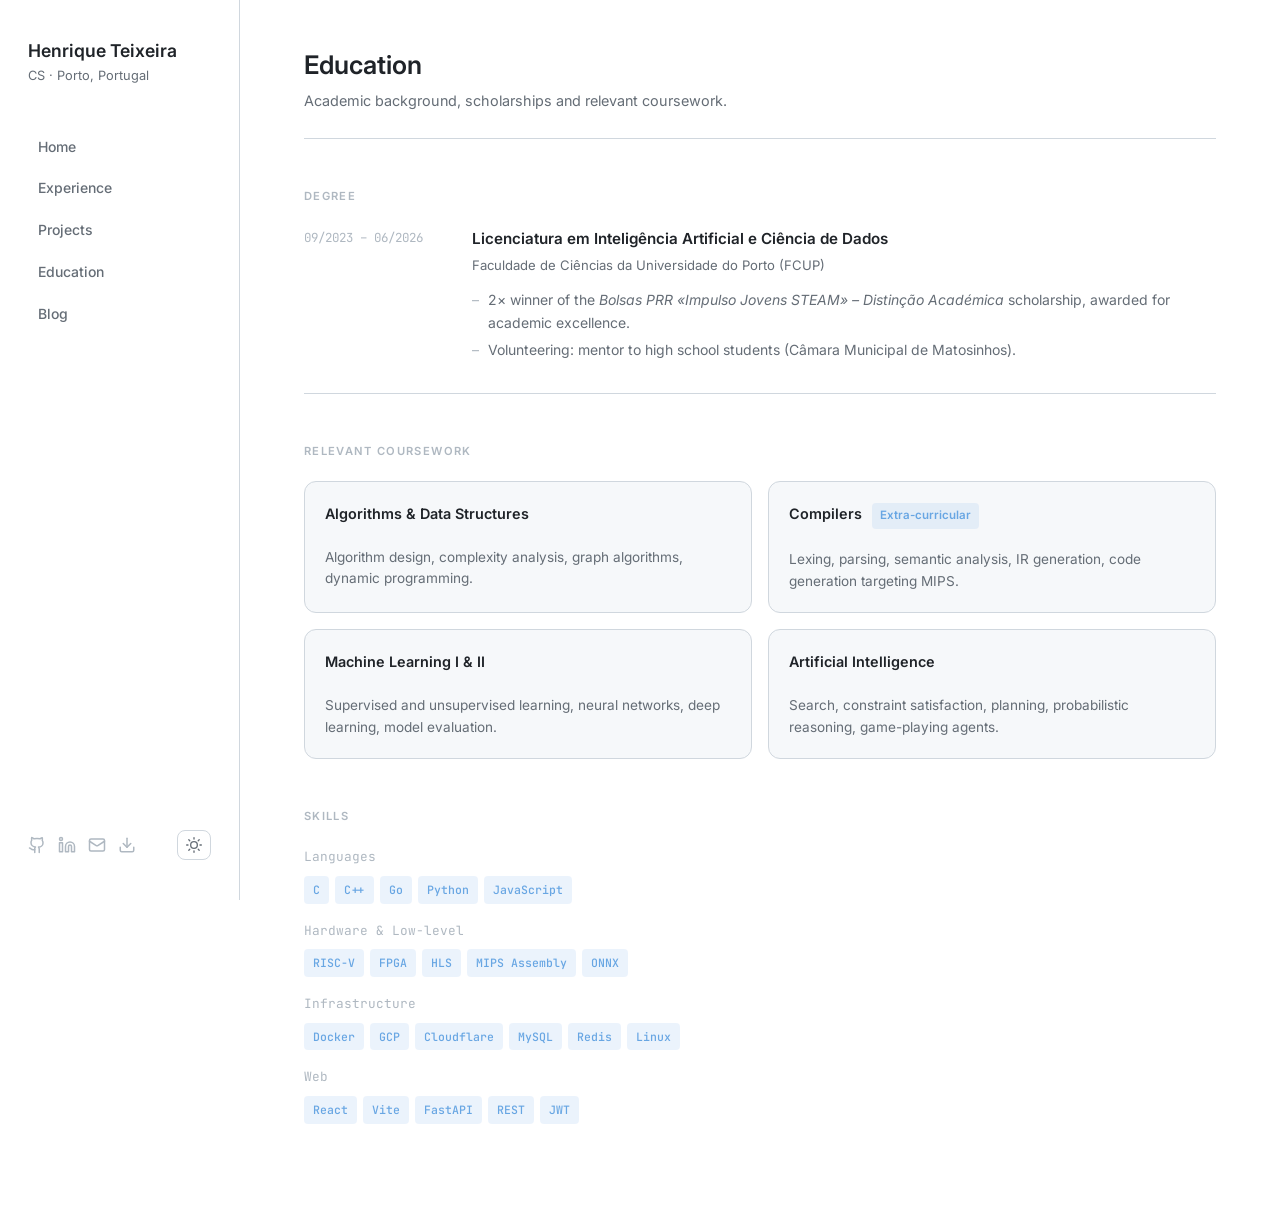
==== education/index.html @ c14e4118 "v1.0.0 - first commit" ====
<!DOCTYPE html>
<html lang="en" data-theme="dark">
<head>
  <meta charset="UTF-8" />
  <meta name="viewport" content="width=device-width, initial-scale=1.0" />

  <title>Education · Henrique Teixeira</title>

  <link 
    rel="icon"
    href="
      data:image/svg+xml,
      <svg xmlns='http://www.w3.org/2000/svg'
        viewBox='0 0 100 100'><text x='0%' y='80%' font-size='70' font-weight='600'
        font-family='sans-serif' fill='%2393bfeb'>HT</text></svg>
      "
  >
  <link rel="preconnect" href="https://fonts.googleapis.com" />
  <link rel="preconnect" href="https://fonts.gstatic.com" crossorigin />
  <link 
    href="https://fonts.googleapis.com/css2?family=Inter:wght@400;500;600&family=JetBrains+Mono:wght@400;500&display=swap"
    rel="stylesheet"
  />
  <link rel="stylesheet" href="../css/base.css" />
  <link rel="stylesheet" href="../css/layout.css" />
  <link rel="stylesheet" href="../css/components.css" />
  <link rel="stylesheet" href="../css/animations.css" />

  <script src="../js/main.js" defer></script>
  <script src="../js/sidebar-component.js" defer></script>
</head>
<body>
  <div class="layout">

    <app-sidebar></app-sidebar>

    <button class="mobile-nav-toggle" id="mobile-nav-toggle" aria-label="Open navigation">
      <svg viewBox="0 0 24 24">
        <line x1="3" y1="6" x2="21" y2="6"/>
        <line x1="3" y1="12" x2="21" y2="12"/>
        <line x1="3" y1="18" x2="21" y2="18"/>
      </svg>
    </button>

    <main class="main">

      <div class="page-header animate-fade-up">
        <h2>Education</h2>
        <p>Academic background, scholarships and relevant coursework.</p>
      </div>

      <section class="section">
        <p class="section-label">Degree</p>

        <div class="entry reveal" style="border-top: none; padding-top: 0;">
          <div class="entry-date">09/2023 – 06/2026</div>
          <div class="entry-body">
            <div class="entry-title">Licenciatura em Inteligência Artificial e Ciência de Dados</div>
            <div class="entry-sub">Faculdade de Ciências da Universidade do Porto (FCUP)</div>
            <div class="entry-desc" style="margin-top: 0.75rem;">
              <ul>
                <li>
                  2× winner of the <em>Bolsas PRR «Impulso Jovens STEAM» – Distinção Académica</em> scholarship,
                  awarded for academic excellence.
                </li>
                <li>
                  Volunteering: mentor to high school students (Câmara Municipal de Matosinhos).
                </li>
              </ul>
            </div>
          </div>
        </div>
      </section>

      <section class="section">
        <p class="section-label">Relevant coursework</p>

        <div class="card-grid reveal">

          <div class="card">
            <div class="card-title" style="margin-bottom: 0.5rem;">
              Algorithms &amp; Data Structures
            </div>

            <p class="card-desc">Algorithm design, complexity analysis, graph algorithms, dynamic programming.</p>
          </div>

          <div class="card">
            <div class="card-title" style="margin-bottom: 0.5rem;">
              Compilers 
              <span class="badge badge-info" style="margin-left:6px;">
                Extra-curricular
              </span>
            </div>

            <p class="card-desc">Lexing, parsing, semantic analysis, IR generation, code generation targeting MIPS.</p>
          </div>

          <div class="card">
            <div class="card-title" style="margin-bottom: 0.5rem;">
              Machine Learning I &amp; II
            </div>

            <p class="card-desc">Supervised and unsupervised learning, neural networks, deep learning, model evaluation.</p>
          </div>

          <div class="card">
            <div class="card-title" style="margin-bottom: 0.5rem;">
              Artificial Intelligence
            </div>

            <p class="card-desc">Search, constraint satisfaction, planning, probabilistic reasoning, game-playing agents.</p>
          </div>

        </div>
      </section>

      <section class="section">
        <p class="section-label">Skills</p>

        <div style="display: flex; flex-direction: column; gap: 1rem;" class="reveal">

          <div>
            <p 
              style="
                font-size: 0.8rem; color: var(--text-dim);
                margin-bottom: 0.5rem; font-family: var(--font-mono);
              "
            >
              Languages
            </p>

            <div class="tags">
              <span class="tag">C</span>
              <span class="tag">C++</span>
              <span class="tag">Go</span>
              <span class="tag">Python</span>
              <span class="tag">JavaScript</span>
            </div>
          </div>

          <div>
            <p 
              style="
                font-size: 0.8rem; color: var(--text-dim);
                margin-bottom: 0.5rem; font-family: var(--font-mono);
              "
            >
              Hardware &amp; Low-level
            </p>

            <div class="tags">
              <span class="tag">RISC-V</span>
              <span class="tag">FPGA</span>
              <span class="tag">HLS</span>
              <span class="tag">MIPS Assembly</span>
              <span class="tag">ONNX</span>
            </div>
          </div>

          <div>
            <p 
              style="
                font-size: 0.8rem; color: var(--text-dim);
                margin-bottom: 0.5rem; font-family: var(--font-mono);
              "
            >
              Infrastructure
            </p>

            <div class="tags">
              <span class="tag">Docker</span>
              <span class="tag">GCP</span>
              <span class="tag">Cloudflare</span>
              <span class="tag">MySQL</span>
              <span class="tag">Redis</span>
              <span class="tag">Linux</span>
            </div>
          </div>

          <div>
            <p 
              style="
                font-size: 0.8rem; color: var(--text-dim);
                margin-bottom: 0.5rem; font-family: var(--font-mono);
              "
            >
              Web
            </p>

            <div class="tags">
              <span class="tag">React</span>
              <span class="tag">Vite</span>
              <span class="tag">FastAPI</span>
              <span class="tag">REST</span>
              <span class="tag">JWT</span>
            </div>
          </div>

        </div>
      </section>

    </main>
  </div>
</body>
</html>
---- css/base.css ----
/* base.css — design tokens, reset, typography */

:root {
  --bg:          #0d1117;
  --bg-surface:  #161b22;
  --bg-subtle:   #1c2333;
  --border:      #30363d;
  --text:        #b5bac1;
  --text-muted:  #e6edf3; 
  --text-dim:    #8b949e;
  --accent:      #93bfeb;
  --accent-dim:  rgba(88, 166, 255, 0.12);

  --font-sans: 'Inter', system-ui, -apple-system, sans-serif;
  --font-mono: 'JetBrains Mono', 'Fira Code', monospace;

  --radius-sm: 4px;
  --radius-md: 8px;
  --radius-lg: 12px;

  --transition: 150ms ease;
  --transition-slow: 300ms ease;

  --nav-width: 240px;
  --content-max: 720px;
}

[data-theme="light"] {
  --bg:          #ffffff;
  --bg-surface:  #f6f8fa;
  --bg-subtle:   #eaeef2;
  --border:      #d0d7de;
  --text:        #1f2328;
  --text-muted:  #656d76;
  --text-dim:    #afb8c1;
  --accent:      #68a6e3;
  --accent-dim:  rgba(9, 105, 218, 0.08);
}

*, *::before, *::after {
  box-sizing: border-box;
  margin: 0;
  padding: 0;
}

html {
  scroll-behavior: smooth;
}

body {
  background: var(--bg);
  color: var(--text);
  font-family: var(--font-sans);
  font-size: 15px;
  line-height: 1.7;
  -webkit-font-smoothing: antialiased;
  min-height: 100vh;
}

a {
  color: var(--accent);
  text-decoration: none;
  transition: opacity var(--transition);
}

a:hover {
  opacity: 0.8;
}

ul {
  list-style: none;
}

img {
  max-width: 100%;
  display: block;
}

h1, h2, h3, h4 {
  line-height: 1.3;
  font-weight: 600;
  color: var(--text);
}

h1 { font-size: 2rem; }
h2 { font-size: 1.4rem; }
h3 { font-size: 1.1rem; }
h4 { font-size: 0.95rem; }

p {
  color: var(--text-muted);
}

code, .mono {
  font-family: var(--font-mono);
  font-size: 0.85em;
  background: var(--bg-subtle);
  padding: 2px 6px;
  border-radius: var(--radius-sm);
  color: var(--accent);
}

::selection {
  background: var(--accent-dim);
  color: var(--text);
}

:focus-visible {
  outline: 2px solid var(--accent);
  outline-offset: 3px;
  border-radius: var(--radius-sm);
}
---- css/layout.css ----
/* layout.css — sidebar nav, page shell, content grid */

.layout {
  display: flex;
  min-height: 100vh;
}

/* ── Sidebar ── */

.sidebar {
  position: fixed;
  top: 0;
  left: 0;
  width: var(--nav-width);
  height: 100vh;
  padding: 2.5rem 1.75rem;
  display: flex;
  flex-direction: column;
  border-right: 1px solid var(--border);
  background: var(--bg);
  z-index: 100;
  overflow-y: auto;
}

.sidebar-brand {
  margin-bottom: 2.5rem;
}

.sidebar-brand h1 {
  font-size: 1.1rem;
  font-weight: 600;
  color: var(--text);
}

.sidebar-brand p {
  font-size: 0.8rem;
  color: var(--text-muted);
  margin-top: 2px;
}

.sidebar-nav {
  display: flex;
  flex-direction: column;
  gap: 2px;
  flex: 1;
}

.sidebar-nav a {
  display: flex;
  align-items: center;
  gap: 10px;
  padding: 8px 10px;
  border-radius: var(--radius-md);
  color: var(--text-muted);
  font-size: 0.875rem;
  font-weight: 500;
  transition: color var(--transition), background var(--transition);
  text-decoration: none;
}

.sidebar-nav a:hover {
  color: var(--text);
  background: var(--bg-surface);
  opacity: 1;
}

.sidebar-nav a.active {
  color: var(--accent);
  background: var(--accent-dim);
}

.sidebar-nav a svg {
  width: 16px;
  height: 16px;
  flex-shrink: 0;
  stroke: currentColor;
  fill: none;
  stroke-width: 2;
  stroke-linecap: round;
  stroke-linejoin: round;
}

.sidebar-footer {
  margin-top: auto;
  padding-top: 1.5rem;
  display: flex;
  align-items: center;
  justify-content: space-between;
}

.sidebar-actions {
  display: flex;
  align-items: center;
  gap: 12px; /* Separates the CV download and theme switch */
}

.cv-download, .theme-toggle {
  background: none;
  border: none;
  cursor: pointer;
  color: var(--text-dim); /* Match your layout's current text theme color variable */
  display: flex;
  align-items: center;
  justify-content: center;
  border-radius: 4px;
  transition: background-color 0.2s;
}

.cv-download svg, .theme-toggle svg {
  width: 20px;
  height: 20px;
}

.cv-download:hover, .theme-toggle:hover {
  background-color: var(--hover-bg-color); /* Subtle background highlight on mouse hover */
}

.sidebar-socials {
  display: flex;
  align-items: center;
  gap: 12px;
}

.sidebar-socials a {
  display: inline-flex;
  align-items: center;
  color: var(--text-dim);
  transition: color var(--transition);
}

.sidebar-socials a:hover {
  color: var(--text);
  opacity: 1;
}

.sidebar-socials svg {
  width: 18px;
  height: 18px;
  fill: none;
  stroke: currentColor;
  stroke-width: 2;
  stroke-linecap: round;
  stroke-linejoin: round;
}

/* ── Main content ── */

.main {
  margin-left: var(--nav-width);
  flex: 1;
  padding: 3rem 4rem;
  max-width: calc(var(--nav-width) + var(--content-max) + 8rem);
}

.page-header {
  margin-bottom: 3rem;
  padding-bottom: 1.5rem;
  border-bottom: 1px solid var(--border);
}

.page-header h2 {
  font-size: 1.6rem;
  margin-bottom: 0.5rem;
}

.page-header p {
  font-size: 0.9rem;
}

/* ── Mobile nav toggle ── */

.mobile-nav-toggle {
  display: none;
  position: fixed;
  top: 1rem;
  right: 1rem;
  z-index: 200;
  background: var(--bg-surface);
  border: 1px solid var(--border);
  border-radius: var(--radius-md);
  padding: 8px;
  cursor: pointer;
  color: var(--text);
}

.mobile-nav-toggle svg {
  width: 20px;
  height: 20px;
  stroke: currentColor;
  fill: none;
  stroke-width: 2;
  stroke-linecap: round;
}

@media (max-width: 768px) {
  .mobile-nav-toggle {
    display: flex;
  }

  .sidebar {
    transform: translateX(-100%);
    transition: transform var(--transition-slow);
  }

  .sidebar.open {
    transform: translateX(0);
  }

  .main {
    margin-left: 0;
    padding: 2rem 1.5rem;
  }
}
---- css/components.css ----
/* components.css — reusable UI components: cards, tags, timeline, badges */

/* ── Section divider ── */

.section {
  margin-bottom: 3rem;
}

.section-label {
  font-size: 0.7rem;
  font-weight: 600;
  letter-spacing: 0.12em;
  text-transform: uppercase;
  color: var(--text-dim);
  margin-bottom: 1.25rem;
}

/* ── Entry / timeline card ── */

.entry {
  display: grid;
  grid-template-columns: 120px 1fr;
  gap: 0 3rem;
  padding: 2rem 0;
  border-top: 1px solid var(--border);
}

.entry:last-child {
  border-bottom: 1px solid var(--border);
}

.entry-date {
  font-size: 0.78rem;
  color: var(--text-dim);
  font-family: var(--font-mono);
  padding-top: 3px;
  line-height: 1.5;
  white-space: nowrap;
}

.entry-body {}

.entry-title {
  font-size: 0.95rem;
  font-weight: 600;
  color: var(--text);
  margin-bottom: 2px;
}

.entry-title a {
  color: inherit;
  text-decoration: none;
  transition: color var(--transition);
}

.entry-title a:hover {
  color: var(--accent);
  opacity: 1;
}

.entry-sub {
  font-size: 0.82rem;
  color: var(--text-muted);
  margin-bottom: 0.6rem;
}

.entry-desc {
  font-size: 0.875rem;
  color: var(--text-muted);
  line-height: 1.65;
}

.entry-desc ul {
  display: flex;
  flex-direction: column;
  gap: 4px;
}

.entry-desc li {
  position: relative;
  padding-left: 1rem;
}

.entry-desc li::before {
  content: '–';
  position: absolute;
  left: 0;
  color: var(--text-dim);
}

/* ── Project card ── */

.card-grid {
  display: grid;
  grid-template-columns: repeat(auto-fill, minmax(300px, 1fr));
  gap: 1rem;
}

.card {
  background: var(--bg-surface);
  border: 1px solid var(--border);
  border-radius: var(--radius-lg);
  padding: 1.25rem;
  transition: border-color var(--transition), background var(--transition);
  display: flex;
  flex-direction: column;
  gap: 0.75rem;
}

.card:hover {
  border-color: var(--accent);
  background: var(--bg-subtle);
}

.card-header {
  display: flex;
  align-items: flex-start;
  justify-content: space-between;
  gap: 0.5rem;
}

.card-title {
  font-size: 0.9rem;
  font-weight: 600;
  color: var(--text);
}

.card-link {
  color: var(--text-dim);
  transition: color var(--transition);
  flex-shrink: 0;
}

.card-link:hover {
  color: var(--accent);
  opacity: 1;
}

.card-link svg {
  width: 16px;
  height: 16px;
  stroke: currentColor;
  fill: none;
  stroke-width: 2;
  stroke-linecap: round;
  stroke-linejoin: round;
}

.card-desc {
  font-size: 0.85rem;
  color: var(--text-muted);
  line-height: 1.6;
  flex: 1;
}

/* ── Tags / pills ── */

.tags {
  display: flex;
  flex-wrap: wrap;
  gap: 6px;
}

.tag {
  font-size: 0.72rem;
  font-weight: 500;
  font-family: var(--font-mono);
  padding: 3px 8px;
  border-radius: var(--radius-sm);
  background: var(--accent-dim);
  color: var(--accent);
  border: 1px solid transparent;
  transition: border-color var(--transition);
}

.tag:hover {
  border-color: var(--accent);
}

/* ── Badge ── */

.badge {
  display: inline-flex;
  align-items: center;
  gap: 4px;
  font-size: 0.72rem;
  font-weight: 600;
  padding: 3px 8px;
  border-radius: var(--radius-sm);
}

.badge-success {
  background: rgba(63, 185, 80, 0.12);
  color: #3fb950;
}

.badge-warning {
  background: rgba(210, 153, 34, 0.12);
  color: #d29922;
}

.badge-info {
  background: var(--accent-dim);
  color: var(--accent);
}

/* ── Stat row (for homepage) ── */

.stats {
  display: flex;
  flex-wrap: wrap;
  gap: 1.5rem;
  margin: 2rem 0;
}

.stat {
  display: flex;
  flex-direction: column;
  gap: 2px;
}

.stat-value {
  font-size: 1.4rem;
  font-weight: 600;
  color: var(--text);
  font-family: var(--font-mono);
}

.stat-label {
  font-size: 0.78rem;
  color: var(--text-dim);
}

/* ── Divider ── */

.divider {
  border: none;
  border-top: 1px solid var(--border);
  margin: 2rem 0;
}
---- css/animations.css ----
/* animations.css — entrance animations, transitions, theme toggle */

/* ── Page fade-in ── */

@keyframes fadeUp {
  from {
    opacity: 0;
    transform: translateY(16px);
  }
  to {
    opacity: 1;
    transform: translateY(0);
  }
}

.animate-fade-up {
  animation: fadeUp 0.4s ease both;
}

.animate-fade-up:nth-child(1) { animation-delay: 0ms; }
.animate-fade-up:nth-child(2) { animation-delay: 60ms; }
.animate-fade-up:nth-child(3) { animation-delay: 120ms; }
.animate-fade-up:nth-child(4) { animation-delay: 180ms; }
.animate-fade-up:nth-child(5) { animation-delay: 240ms; }
.animate-fade-up:nth-child(6) { animation-delay: 300ms; }

/* ── Scroll reveal (JS-driven) ── */

.reveal {
  opacity: 0;
  transform: translateY(12px);
  transition: opacity 0.4s ease, transform 0.4s ease;
}

.reveal.visible {
  opacity: 1;
  transform: none;
}

/* ── Theme toggle button ── */

.theme-toggle {
  background: none;
  border: 1px solid var(--border);
  border-radius: var(--radius-md);
  padding: 6px 8px;
  cursor: pointer;
  color: var(--text-muted);
  display: flex;
  align-items: center;
  justify-content: center;
  transition: color var(--transition), border-color var(--transition), background var(--transition);
}

.theme-toggle:hover {
  color: var(--text);
  border-color: var(--text-dim);
  background: var(--bg-surface);
}

.theme-toggle svg {
  width: 16px;
  height: 16px;
  stroke: currentColor;
  fill: none;
  stroke-width: 2;
  stroke-linecap: round;
  stroke-linejoin: round;
  transition: transform var(--transition-slow);
}

/* sun icon hidden in dark mode, shown in light */
.icon-sun  { display: none; }
.icon-moon { display: block; }

[data-theme="light"] .icon-sun  { display: block; }
[data-theme="light"] .icon-moon { display: none; }

/* ── Active nav indicator ── */

.sidebar-nav a {
  position: relative;
}

.sidebar-nav a.active::before {
  content: '';
  position: absolute;
  left: -1.75rem;
  top: 50%;
  transform: translateY(-50%);
  width: 3px;
  height: 60%;
  background: var(--accent);
  border-radius: 0 2px 2px 0;
}
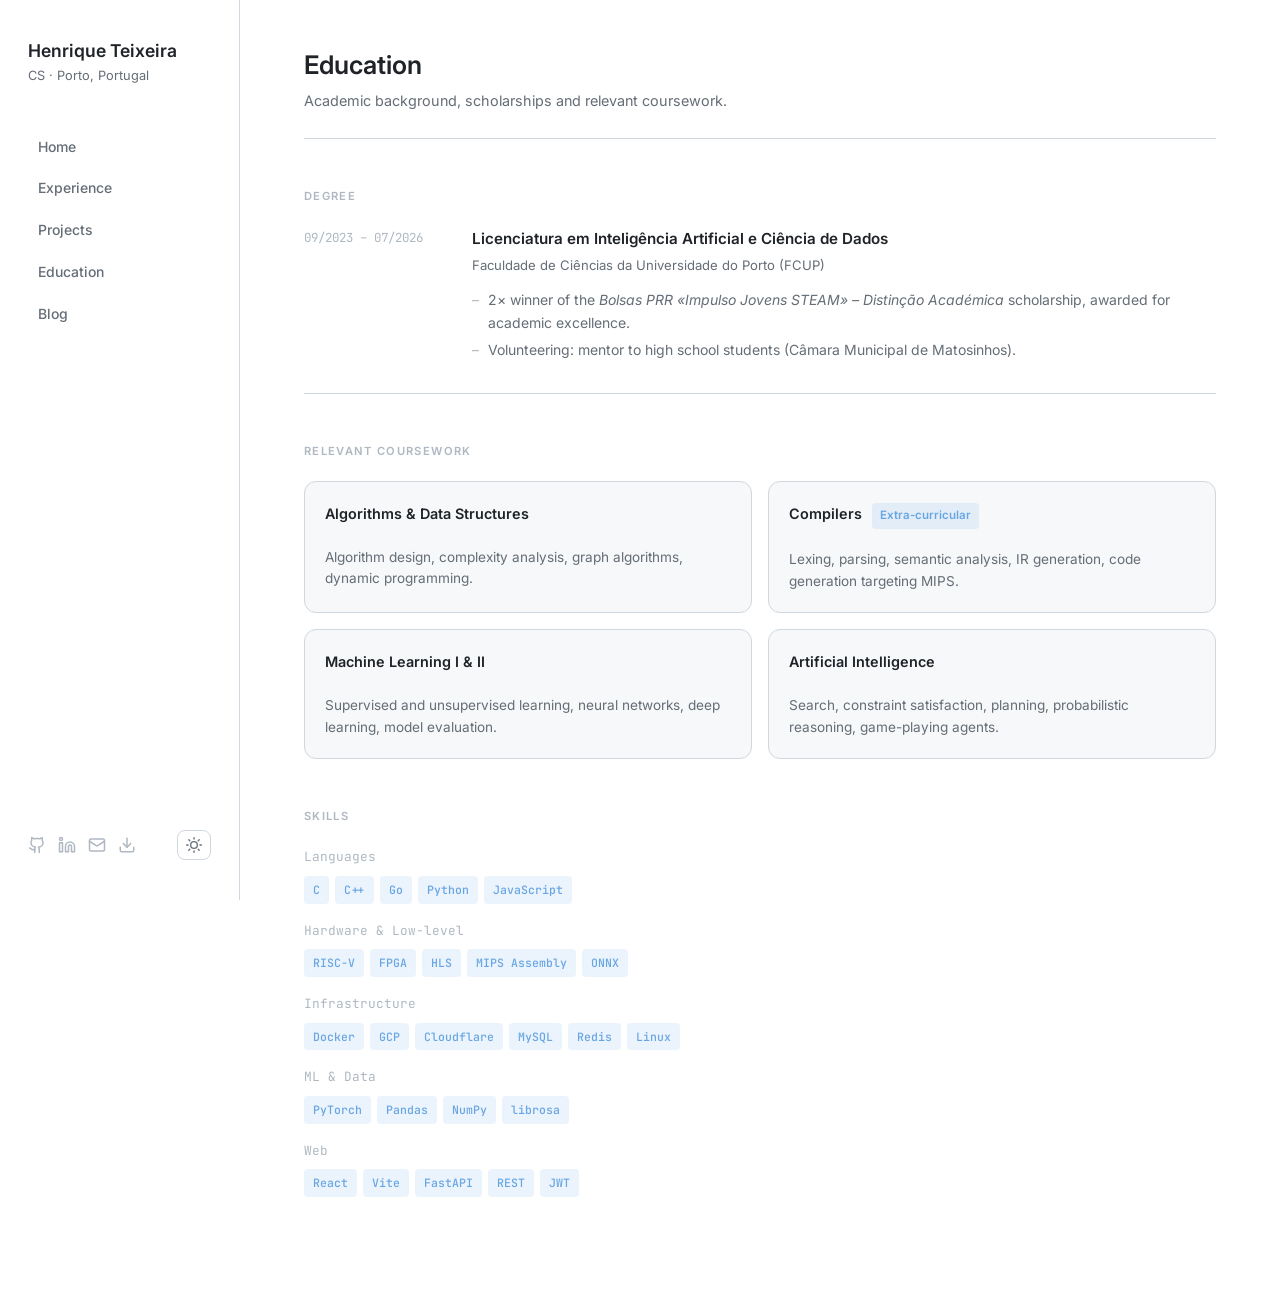
==== commit 745da768: "v1.0.4 - sync site content with latest CV Co-Authored-By: Claude Opus 5.5 <noreply@anthropic.com>" ====
--- a/education/index.html
+++ b/education/index.html
@@ -53,7 +53,7 @@
         <p class="section-label">Degree</p>
 
         <div class="entry reveal" style="border-top: none; padding-top: 0;">
-          <div class="entry-date">09/2023 – 06/2026</div>
+          <div class="entry-date">09/2023 – 07/2026</div>
           <div class="entry-body">
             <div class="entry-title">Licenciatura em Inteligência Artificial e Ciência de Dados</div>
             <div class="entry-sub">Faculdade de Ciências da Universidade do Porto (FCUP)</div>
@@ -185,6 +185,24 @@
                 margin-bottom: 0.5rem; font-family: var(--font-mono);
               "
             >
+              ML &amp; Data
+            </p>
+
+            <div class="tags">
+              <span class="tag">PyTorch</span>
+              <span class="tag">Pandas</span>
+              <span class="tag">NumPy</span>
+              <span class="tag">librosa</span>
+            </div>
+          </div>
+
+          <div>
+            <p 
+              style="
+                font-size: 0.8rem; color: var(--text-dim);
+                margin-bottom: 0.5rem; font-family: var(--font-mono);
+              "
+            >
               Web
             </p>
 
